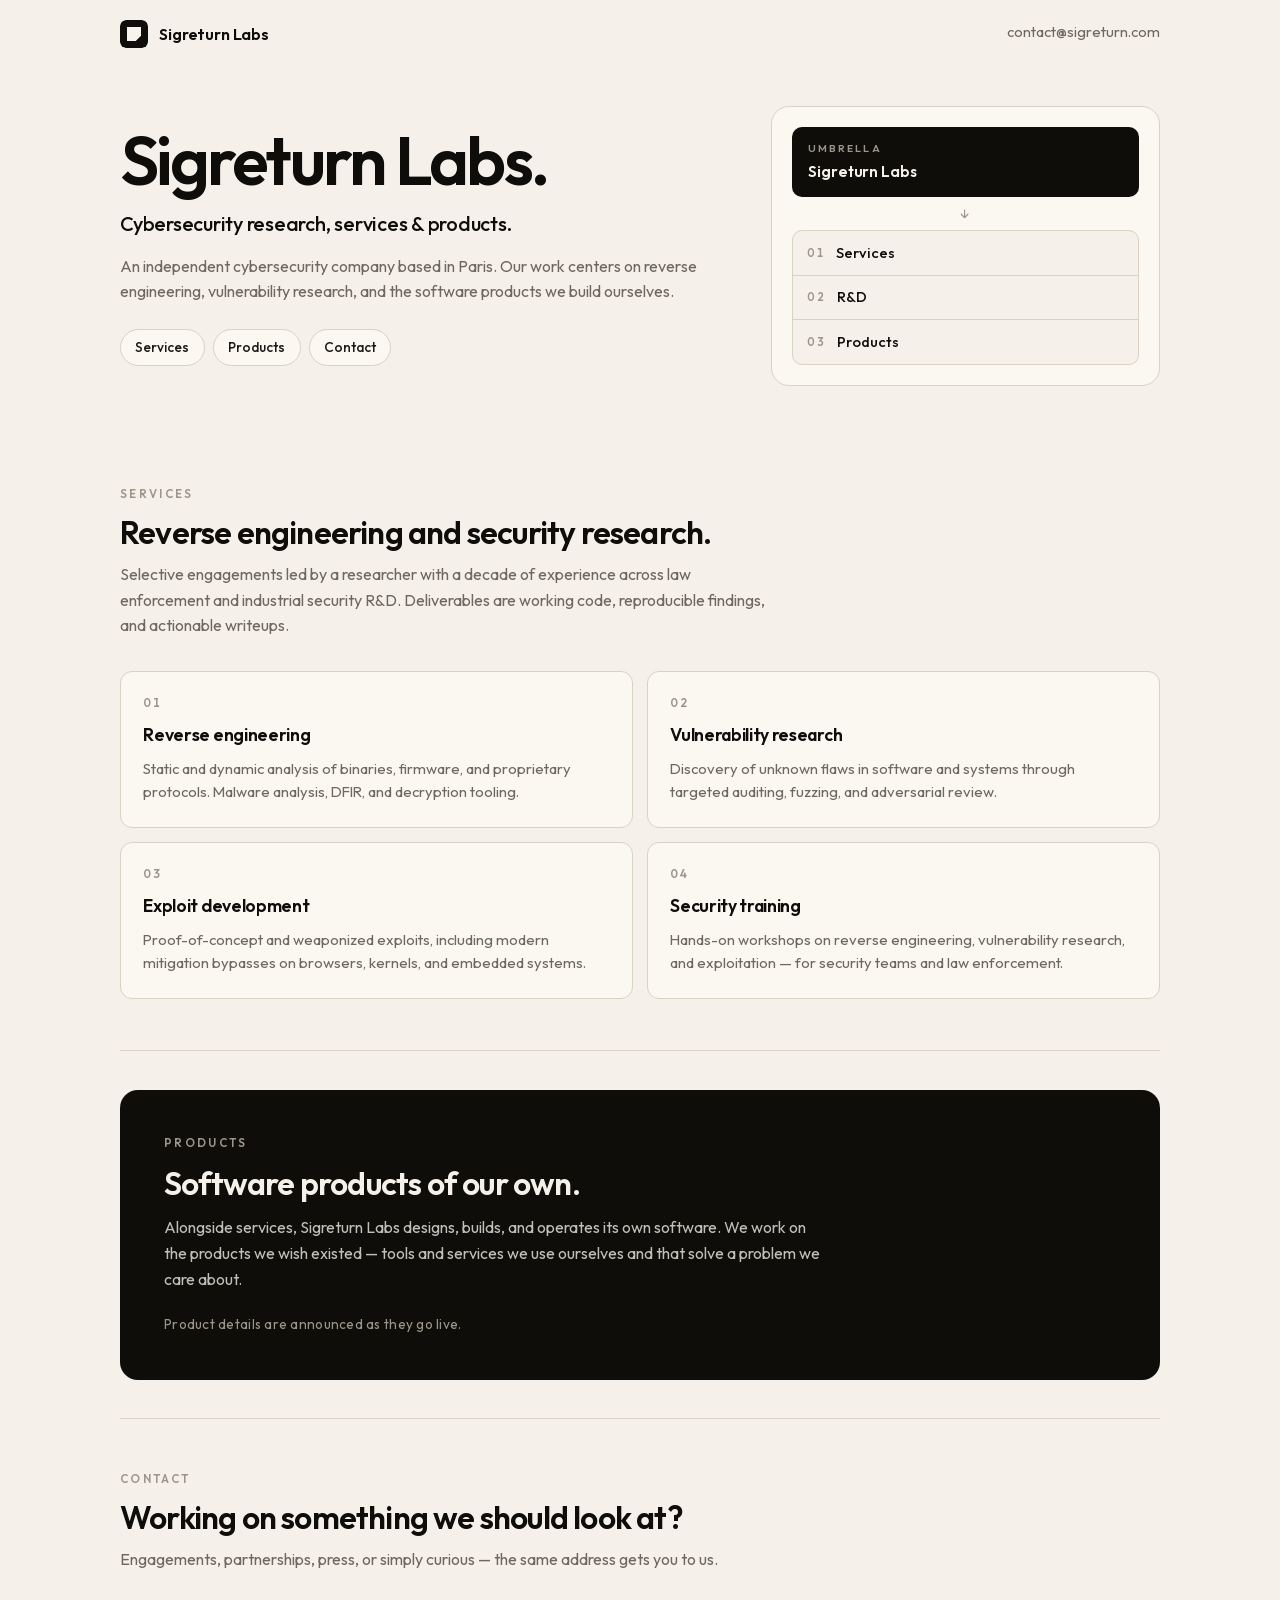
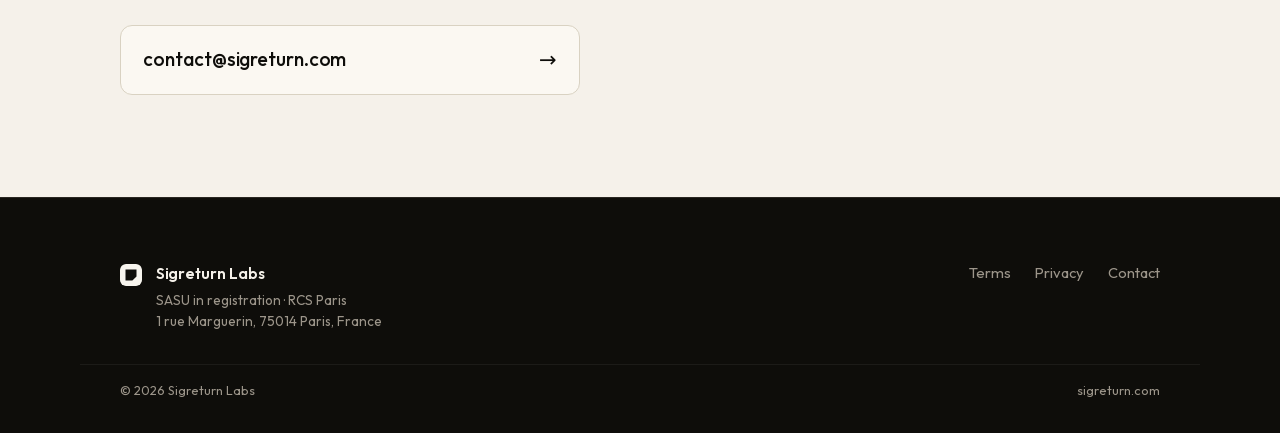
==== index.html @ fcdf7739 "Sigreturn Labs corporate site" ====
<!DOCTYPE html>
<html lang="en">
<head>
  <meta charset="UTF-8">
  <meta name="viewport" content="width=device-width, initial-scale=1">
  <title>Sigreturn Labs — Cybersecurity research, services & products</title>
  <meta name="description" content="Sigreturn Labs is a cybersecurity company based in Paris. We deliver senior offensive-security services — reverse engineering, vulnerability research, exploit development — and we build our own software products.">
  <meta name="theme-color" content="#f5f1ea">
  <meta name="robots" content="index, follow">
  <meta property="og:title" content="Sigreturn Labs — Cybersecurity">
  <meta property="og:description" content="A cybersecurity company building both services and products. Reverse engineering, vulnerability research, exploit development.">
  <meta property="og:url" content="https://sigreturn.com/">
  <meta property="og:type" content="website">
  <meta property="og:image" content="https://sigreturn.com/brand/og.png">
  <meta property="og:image:width" content="1200">
  <meta property="og:image:height" content="630">
  <meta name="twitter:card" content="summary_large_image">
  <meta name="twitter:title" content="Sigreturn Labs">
  <meta name="twitter:description" content="A cybersecurity company. Services and products.">
  <meta name="twitter:image" content="https://sigreturn.com/brand/og.png">
  <link rel="canonical" href="https://sigreturn.com/">
  <link rel="icon" type="image/svg+xml" href="favicon.svg">
  <link rel="apple-touch-icon" sizes="512x512" href="brand/logo-512.png">
  <link rel="preload" href="fonts/outfit-latin.woff2" as="font" type="font/woff2" crossorigin>
  <link rel="stylesheet" href="style.css">
</head>
<body>
  <header class="nav">
    <a href="/" class="brand" aria-label="Sigreturn Labs home">
      <img src="brand/logo.svg" alt="" class="brand-logo" width="28" height="28">
      <span class="brand-name">Sigreturn Labs</span>
    </a>
    <a href="mailto:contact@sigreturn.com" class="nav-contact">contact@sigreturn.com</a>
  </header>

  <main>
    <section class="hero">
      <div class="hero-text">
        <h1 class="hero-title">Sigreturn Labs.</h1>
        <p class="hero-tagline">Cybersecurity research, services &amp; products.</p>
        <p class="hero-lede">An independent cybersecurity company based in Paris. Our work centers on reverse engineering, vulnerability research, and the software products we build ourselves.</p>
        <div class="hero-jumps">
          <a href="#services">Services</a>
          <a href="#products">Products</a>
          <a href="mailto:contact@sigreturn.com">Contact</a>
        </div>
      </div>
      <figure class="hero-schema" aria-label="Sigreturn Labs is the umbrella for services, R&amp;D, and products">
        <div class="schema-root">
          <span class="schema-kicker">Umbrella</span>
          <span class="schema-name">Sigreturn Labs</span>
        </div>
        <span class="schema-arrow" aria-hidden="true">&darr;</span>
        <ul class="schema-branches">
          <li>
            <span class="schema-num">01</span>
            <span class="schema-label">Services</span>
          </li>
          <li>
            <span class="schema-num">02</span>
            <span class="schema-label">R&amp;D</span>
          </li>
          <li>
            <span class="schema-num">03</span>
            <span class="schema-label">Products</span>
          </li>
        </ul>
      </figure>
    </section>

    <section class="section section-services" id="services">
      <header class="section-head">
        <span class="kicker">Services</span>
        <h2>Reverse engineering and security research.</h2>
        <p>Selective engagements led by a researcher with a decade of experience across law enforcement and industrial security R&amp;D. Deliverables are working code, reproducible findings, and actionable writeups.</p>
      </header>

      <div class="grid">
        <article class="tile">
          <span class="tile-num">01</span>
          <h3>Reverse engineering</h3>
          <p>Static and dynamic analysis of binaries, firmware, and proprietary protocols. Malware analysis, DFIR, and decryption tooling.</p>
        </article>
        <article class="tile">
          <span class="tile-num">02</span>
          <h3>Vulnerability research</h3>
          <p>Discovery of unknown flaws in software and systems through targeted auditing, fuzzing, and adversarial review.</p>
        </article>
        <article class="tile">
          <span class="tile-num">03</span>
          <h3>Exploit development</h3>
          <p>Proof-of-concept and weaponized exploits, including modern mitigation bypasses on browsers, kernels, and embedded systems.</p>
        </article>
        <article class="tile">
          <span class="tile-num">04</span>
          <h3>Security training</h3>
          <p>Hands-on workshops on reverse engineering, vulnerability research, and exploitation &mdash; for security teams and law enforcement.</p>
        </article>
      </div>
    </section>

    <section class="section section-products" id="products">
      <div class="panel">
        <span class="kicker kicker-light">Products</span>
        <h2>Software products of our own.</h2>
        <p>Alongside services, Sigreturn Labs designs, builds, and operates its own software. We work on the products we wish existed &mdash; tools and services we use ourselves and that solve a problem we care about.</p>
        <p class="panel-note">Product details are announced as they go live.</p>
      </div>
    </section>

    <section class="section section-contact" id="contact">
      <header class="section-head">
        <span class="kicker">Contact</span>
        <h2>Working on something we should look at?</h2>
        <p>Engagements, partnerships, press, or simply curious &mdash; the same address gets you to us.</p>
      </header>
      <a class="contact-cta" href="mailto:contact@sigreturn.com">
        <span>contact@sigreturn.com</span>
        <span class="contact-arrow" aria-hidden="true">&rarr;</span>
      </a>
    </section>
  </main>

  <footer class="footer">
    <div class="footer-inner">
      <div class="footer-brand">
        <img src="brand/logo-inverse.svg" alt="" class="brand-logo" width="22" height="22">
        <div>
          <p class="footer-name">Sigreturn Labs</p>
          <p class="footer-meta">SASU in registration &middot; RCS Paris</p>
          <p class="footer-meta" data-enc="MSBydWUgTWFyZ3VlcmluLCA3NTAxNCBQYXJpcywgRnJhbmNl">[&hellip;]</p>
        </div>
      </div>
      <nav class="footer-nav" aria-label="Footer">
        <a href="/terms.html">Terms</a>
        <a href="/privacy.html">Privacy</a>
        <a href="mailto:contact@sigreturn.com">Contact</a>
      </nav>
    </div>
    <div class="footer-bottom">
      <span>&copy; 2026 Sigreturn Labs</span>
      <span>sigreturn.com</span>
    </div>
  </footer>

  <script>
    document.querySelectorAll('[data-enc]').forEach(function (el) {
      try {
        el.textContent = decodeURIComponent(escape(atob(el.dataset.enc)));
        el.removeAttribute('data-enc');
      } catch (e) {}
    });
  </script>
</body>
</html>
---- style.css ----
/* ---------- Outfit (self-hosted) ---------- */
@font-face {
  font-family: "Outfit";
  font-style: normal;
  font-weight: 300 700;
  font-display: swap;
  src: url("fonts/outfit-latin.woff2") format("woff2");
  unicode-range: U+0000-00FF, U+0131, U+0152-0153, U+02BB-02BC, U+02C6, U+02DA, U+02DC, U+0304, U+0308, U+0329, U+2000-206F, U+20AC, U+2122, U+2191, U+2193, U+2212, U+2215, U+FEFF, U+FFFD;
}

@font-face {
  font-family: "Outfit";
  font-style: normal;
  font-weight: 300 700;
  font-display: swap;
  src: url("fonts/outfit-latin-ext.woff2") format("woff2");
  unicode-range: U+0100-02BA, U+02BD-02C5, U+02C7-02CC, U+02CE-02D7, U+02DD-02FF, U+0304, U+0308, U+0329, U+1D00-1DBF, U+1E00-1E9F, U+1EF2-1EFF, U+2020, U+20A0-20AB, U+20AD-20C0, U+2113, U+2C60-2C7F, U+A720-A7FF;
}

:root {
  --bg: #f5f1ea;
  --bg-soft: #ede8df;
  --bg-card: #fbf8f2;
  --fg: #0e0d0a;
  --fg-soft: #1c1a16;
  --muted: #6e6860;
  --muted-soft: #9c958a;
  --rule: #d9d2c2;
  --rule-strong: #2a2722;
  --accent: #c84b1e;

  --max-w: 1120px;
  --pad-x: clamp(1.25rem, 4vw, 2.5rem);
  --r-md: 12px;
  --r-lg: 18px;
}

*,
*::before,
*::after {
  box-sizing: border-box;
}

html {
  -webkit-text-size-adjust: 100%;
  scroll-behavior: smooth;
}

body {
  margin: 0;
  background: var(--bg);
  color: var(--fg);
  font-family: "Outfit", system-ui, -apple-system, "Segoe UI", sans-serif;
  font-weight: 400;
  font-size: 16px;
  line-height: 1.55;
  -webkit-font-smoothing: antialiased;
  text-rendering: optimizeLegibility;
}

a {
  color: inherit;
  text-decoration: none;
}

h1,
h2,
h3,
p,
ul,
ol,
dl,
dt,
dd {
  margin: 0;
  padding: 0;
}

ul,
ol {
  list-style: none;
}

img {
  display: block;
  max-width: 100%;
}

:focus-visible {
  outline: 2px solid var(--fg);
  outline-offset: 3px;
  border-radius: 4px;
}

/* ---------- Nav ---------- */
.nav {
  max-width: var(--max-w);
  margin: 0 auto;
  padding: 1.25rem var(--pad-x);
  display: flex;
  align-items: center;
  justify-content: space-between;
  gap: 1.25rem;
}

.brand {
  display: inline-flex;
  align-items: center;
  gap: 0.7rem;
  font-weight: 600;
  letter-spacing: -0.01em;
}

.brand-logo {
  border-radius: 6px;
}

.brand-name {
  font-size: 1rem;
}

.nav-contact {
  font-size: 0.92rem;
  color: var(--muted);
  border-bottom: 1px solid transparent;
  padding-bottom: 2px;
  transition: color 160ms ease, border-color 160ms ease;
}

.nav-contact:hover {
  color: var(--fg);
  border-bottom-color: var(--fg);
}

/* ---------- Layout ---------- */
main {
  max-width: var(--max-w);
  margin: 0 auto;
  padding: 0 var(--pad-x);
}

/* ---------- Hero ---------- */
.hero {
  display: grid;
  grid-template-columns: minmax(0, 1.55fr) minmax(0, 1fr);
  gap: clamp(1.5rem, 4vw, 3rem);
  align-items: center;
  padding: clamp(1.5rem, 3vw, 2.5rem) 0 clamp(2rem, 4vw, 3rem);
}

.hero-text {
  display: flex;
  flex-direction: column;
  gap: 0.9rem;
}

.hero-title {
  font-size: clamp(2.5rem, 6vw, 4.25rem);
  font-weight: 600;
  letter-spacing: -0.04em;
  line-height: 1;
}

.hero-tagline {
  font-size: clamp(1.05rem, 1.7vw, 1.25rem);
  font-weight: 500;
  color: var(--fg);
  letter-spacing: -0.012em;
}

.hero-lede {
  font-size: 1rem;
  color: var(--muted);
  max-width: 56ch;
  line-height: 1.6;
}

.hero-jumps {
  margin-top: 0.6rem;
  display: flex;
  flex-wrap: wrap;
  gap: 0.5rem;
}

.hero-jumps a {
  padding: 0.45rem 0.9rem;
  border: 1px solid var(--rule);
  background: var(--bg-card);
  border-radius: 999px;
  font-size: 0.85rem;
  font-weight: 500;
  color: var(--fg-soft);
  transition: background 160ms ease, color 160ms ease, border-color 160ms ease;
}

.hero-jumps a:hover {
  background: var(--fg);
  color: var(--bg);
  border-color: var(--fg);
}

/* ---------- Hero schema (umbrella) ---------- */
.hero-schema {
  margin: 0;
  padding: 1.25rem;
  background: var(--bg-card);
  border: 1px solid var(--rule);
  border-radius: var(--r-lg);
  display: flex;
  flex-direction: column;
  align-items: center;
  gap: 0.55rem;
}

.schema-root {
  width: 100%;
  display: flex;
  flex-direction: column;
  align-items: flex-start;
  gap: 0.2rem;
  padding: 0.85rem 1rem;
  background: var(--fg);
  color: var(--bg);
  border-radius: 10px;
}

.schema-root .schema-kicker {
  font-size: 0.65rem;
  letter-spacing: 0.2em;
  text-transform: uppercase;
  color: var(--muted-soft);
  font-weight: 600;
}

.schema-root .schema-name {
  font-weight: 600;
  font-size: 0.95rem;
  letter-spacing: -0.005em;
}

.schema-arrow {
  color: var(--muted-soft);
  font-size: 0.95rem;
  line-height: 1;
}

.schema-branches {
  width: 100%;
  display: flex;
  flex-direction: column;
  border: 1px solid var(--rule);
  border-radius: 10px;
  overflow: hidden;
  background: var(--bg);
}

.schema-branches li {
  display: flex;
  align-items: center;
  gap: 0.7rem;
  padding: 0.65rem 0.9rem;
  font-size: 0.92rem;
  font-weight: 500;
  border-bottom: 1px solid var(--rule);
}

.schema-branches li:last-child {
  border-bottom: none;
}

.schema-num {
  font-size: 0.68rem;
  letter-spacing: 0.16em;
  color: var(--muted-soft);
  font-weight: 600;
  font-variant-numeric: tabular-nums;
}

/* ---------- Sections ---------- */
.section {
  padding: clamp(2.5rem, 4vw, 3.75rem) 0;
}

.section + .section {
  border-top: 1px solid var(--rule);
}

.section-head {
  display: flex;
  flex-direction: column;
  gap: 0.7rem;
  margin-bottom: clamp(1.5rem, 2.5vw, 2.25rem);
  max-width: 60ch;
}

.kicker {
  font-size: 0.72rem;
  letter-spacing: 0.2em;
  text-transform: uppercase;
  color: var(--muted-soft);
  font-weight: 600;
}

.section-head h2 {
  font-size: clamp(1.5rem, 2.6vw, 2rem);
  font-weight: 600;
  letter-spacing: -0.025em;
  line-height: 1.15;
}

.section-head p {
  font-size: 1rem;
  color: var(--muted);
  line-height: 1.6;
}

/* ---------- Services grid ---------- */
.grid {
  display: grid;
  grid-template-columns: repeat(2, minmax(0, 1fr));
  gap: 0.85rem;
}

.tile {
  position: relative;
  background: var(--bg-card);
  border: 1px solid var(--rule);
  border-radius: var(--r-md);
  padding: 1.4rem 1.4rem 1.5rem;
  display: flex;
  flex-direction: column;
  gap: 0.55rem;
  transition: border-color 160ms ease, transform 200ms ease, box-shadow 220ms ease;
}

.tile:hover {
  border-color: var(--fg);
  transform: translateY(-1px);
  box-shadow: 0 12px 28px -22px rgba(14, 13, 10, 0.35);
}

.tile-num {
  font-size: 0.72rem;
  letter-spacing: 0.16em;
  color: var(--muted-soft);
  font-weight: 600;
  font-variant-numeric: tabular-nums;
}

.tile h3 {
  font-size: 1.1rem;
  font-weight: 600;
  letter-spacing: -0.018em;
}

.tile p {
  font-size: 0.93rem;
  color: var(--muted);
  line-height: 1.55;
}

/* ---------- Products panel (dark) ---------- */
.section-products {
  padding: clamp(2rem, 3vw, 3rem) 0;
}

.panel {
  background: var(--fg);
  color: var(--bg);
  border-radius: var(--r-lg);
  padding: clamp(1.75rem, 3.5vw, 2.75rem);
  display: flex;
  flex-direction: column;
  gap: 0.85rem;
  max-width: 100%;
}

.panel .kicker-light {
  color: var(--muted-soft);
}

.panel h2 {
  font-size: clamp(1.5rem, 2.6vw, 2rem);
  font-weight: 600;
  letter-spacing: -0.025em;
  line-height: 1.15;
  max-width: 22ch;
}

.panel p {
  font-size: 1rem;
  color: rgba(245, 241, 234, 0.78);
  line-height: 1.6;
  max-width: 60ch;
}

.panel-note {
  margin-top: 0.5rem;
  font-size: 0.85rem !important;
  color: var(--muted-soft) !important;
  letter-spacing: 0.02em;
}

/* ---------- Contact ---------- */
.section-contact {
  display: flex;
  flex-direction: column;
  gap: 1.25rem;
  padding-bottom: clamp(3rem, 5vw, 4.5rem);
}

.contact-cta {
  display: inline-flex;
  align-items: center;
  justify-content: space-between;
  gap: 1rem;
  padding: 1.1rem 1.4rem;
  background: var(--bg-card);
  border: 1px solid var(--rule);
  border-radius: var(--r-md);
  font-size: clamp(1.05rem, 1.6vw, 1.2rem);
  font-weight: 500;
  letter-spacing: -0.005em;
  width: 100%;
  max-width: 460px;
  transition: border-color 160ms ease, background 160ms ease, color 160ms ease;
}

.contact-cta:hover {
  background: var(--fg);
  color: var(--bg);
  border-color: var(--fg);
}

.contact-arrow {
  font-size: 1.1em;
  transition: transform 200ms ease;
}

.contact-cta:hover .contact-arrow {
  transform: translateX(3px);
}

/* ---------- Footer ---------- */
.footer {
  border-top: 1px solid var(--rule-strong);
  background: var(--fg);
  color: var(--bg);
  margin-top: clamp(1.5rem, 3vw, 2.5rem);
}

.footer-inner {
  max-width: var(--max-w);
  margin: 0 auto;
  padding: clamp(2.5rem, 5vw, 4rem) var(--pad-x) clamp(1.5rem, 3vw, 2rem);
  display: flex;
  align-items: flex-start;
  justify-content: space-between;
  gap: 2rem;
  flex-wrap: wrap;
}

.footer-brand {
  display: flex;
  gap: 0.85rem;
  align-items: flex-start;
}

.footer-brand .brand-logo {
  margin-top: 2px;
}

.footer-name {
  font-weight: 600;
  font-size: 0.95rem;
  letter-spacing: -0.005em;
  color: var(--bg);
  margin-bottom: 0.25rem;
}

.footer-meta {
  font-size: 0.85rem;
  color: var(--muted-soft);
  line-height: 1.55;
}

.footer-nav {
  display: flex;
  gap: 1.5rem;
  font-size: 0.92rem;
  color: var(--muted-soft);
}

.footer-nav a {
  border-bottom: 1px solid transparent;
  padding-bottom: 2px;
  transition: color 160ms ease, border-color 160ms ease;
}

.footer-nav a:hover {
  color: var(--bg);
  border-bottom-color: var(--bg);
}

.footer-bottom {
  max-width: var(--max-w);
  margin: 0 auto;
  padding: 1rem var(--pad-x) 2rem;
  display: flex;
  justify-content: space-between;
  flex-wrap: wrap;
  gap: 0.75rem;
  font-size: 0.8rem;
  color: var(--muted-soft);
  border-top: 1px solid rgba(255, 255, 255, 0.06);
}

/* ---------- Legal pages ---------- */
.legal-main {
  max-width: 880px;
  margin: 0 auto;
  padding: 0 var(--pad-x);
}

.legal-hero {
  padding: clamp(2rem, 4vw, 3rem) 0 clamp(1.5rem, 3vw, 2rem);
  border-bottom: 1px solid var(--rule);
}

.legal-hero .kicker {
  display: inline-block;
  margin-bottom: 0.85rem;
}

.legal-title {
  font-size: clamp(2rem, 5vw, 3rem);
  font-weight: 600;
  letter-spacing: -0.035em;
  line-height: 1.05;
  margin-bottom: 0.75rem;
}

.legal-meta {
  font-size: 0.85rem;
  color: var(--muted);
  letter-spacing: 0.04em;
}

.legal-body {
  padding: clamp(2rem, 4vw, 3rem) 0 clamp(2.5rem, 5vw, 4rem);
}

.prose-legal {
  display: flex;
  flex-direction: column;
  gap: 1rem;
  font-size: 1rem;
  line-height: 1.7;
  color: var(--fg);
}

.prose-legal h2 {
  font-size: 1.05rem;
  font-weight: 600;
  letter-spacing: -0.005em;
  margin-top: 2rem;
  margin-bottom: 0.1rem;
}

.prose-legal h2:first-child {
  margin-top: 0;
}

.prose-legal a {
  color: var(--fg);
  border-bottom: 1px solid var(--rule);
  transition: border-color 160ms ease;
}

.prose-legal a:hover {
  border-bottom-color: var(--fg);
}

.prose-legal strong {
  font-weight: 600;
}

.legal-list {
  display: flex;
  flex-direction: column;
  gap: 0.4rem;
  padding-left: 1.1rem;
  list-style: disc;
}

.legal-list li::marker {
  color: var(--muted-soft);
}

/* ---------- Responsive ---------- */
@media (max-width: 820px) {
  .hero {
    grid-template-columns: 1fr;
  }

  .hero-schema {
    order: 2;
    max-width: 360px;
  }
}

@media (max-width: 600px) {
  .grid {
    grid-template-columns: 1fr;
  }

  .footer-inner {
    flex-direction: column;
    gap: 2rem;
  }

  .footer-bottom {
    flex-direction: column;
    align-items: flex-start;
    gap: 0.4rem;
  }
}

@media (prefers-reduced-motion: reduce) {
  html {
    scroll-behavior: auto;
  }
  *,
  *::before,
  *::after {
    animation-duration: 0.01ms !important;
    animation-iteration-count: 1 !important;
    transition-duration: 0.01ms !important;
  }
}
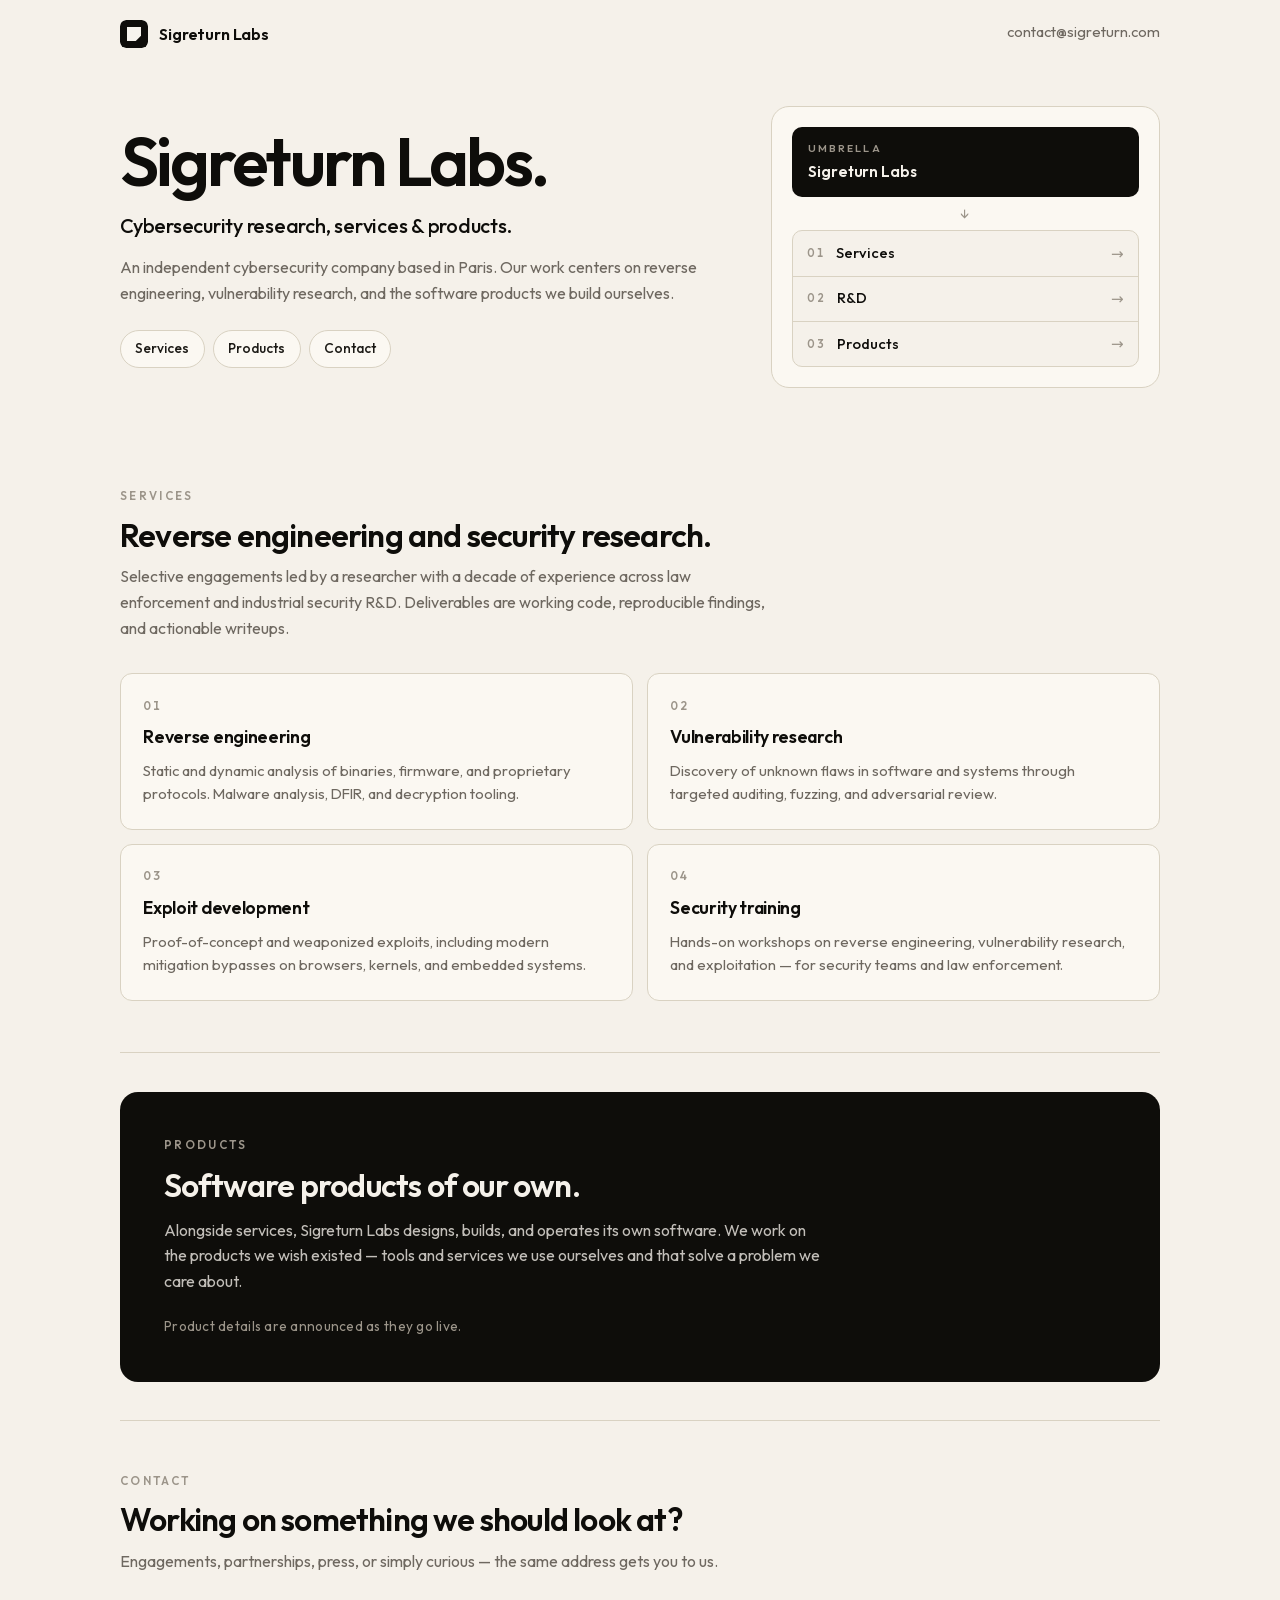
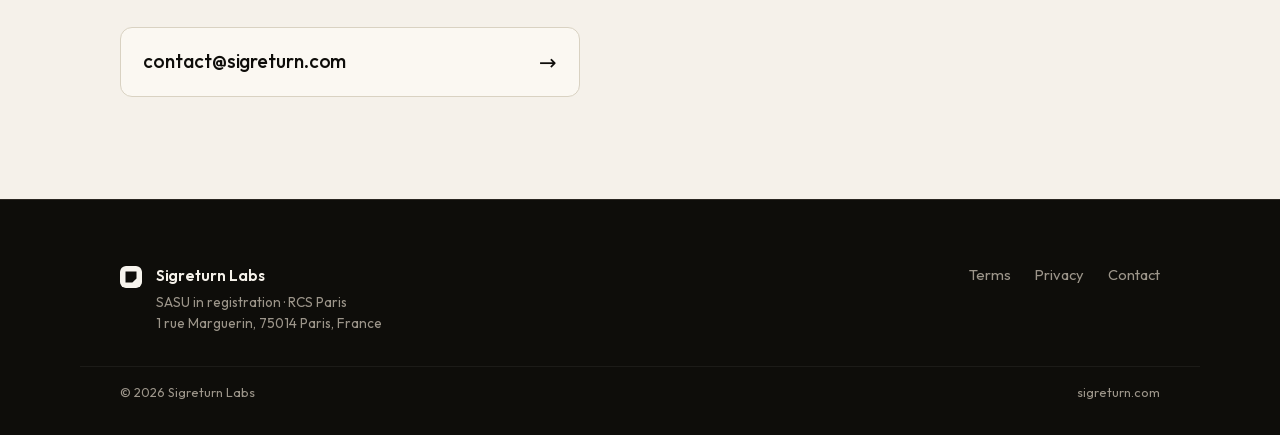
==== commit dc1e68b5: "ux and logos" ====
--- a/index.html
+++ b/index.html
@@ -53,16 +53,25 @@
         <span class="schema-arrow" aria-hidden="true">&darr;</span>
         <ul class="schema-branches">
           <li>
-            <span class="schema-num">01</span>
-            <span class="schema-label">Services</span>
+            <a href="#services">
+              <span class="schema-num">01</span>
+              <span class="schema-label">Services</span>
+              <span class="schema-arrow-link" aria-hidden="true">&rarr;</span>
+            </a>
           </li>
           <li>
-            <span class="schema-num">02</span>
-            <span class="schema-label">R&amp;D</span>
+            <a href="#products">
+              <span class="schema-num">02</span>
+              <span class="schema-label">R&amp;D</span>
+              <span class="schema-arrow-link" aria-hidden="true">&rarr;</span>
+            </a>
           </li>
           <li>
-            <span class="schema-num">03</span>
-            <span class="schema-label">Products</span>
+            <a href="#products">
+              <span class="schema-num">03</span>
+              <span class="schema-label">Products</span>
+              <span class="schema-arrow-link" aria-hidden="true">&rarr;</span>
+            </a>
           </li>
         </ul>
       </figure>
--- a/style.css
+++ b/style.css
@@ -255,17 +255,39 @@
 }
 
 .schema-branches li {
+  border-bottom: 1px solid var(--rule);
+}
+
+.schema-branches li:last-child {
+  border-bottom: none;
+}
+
+.schema-branches a {
   display: flex;
   align-items: center;
   gap: 0.7rem;
   padding: 0.65rem 0.9rem;
   font-size: 0.92rem;
   font-weight: 500;
-  border-bottom: 1px solid var(--rule);
-}
-
-.schema-branches li:last-child {
-  border-bottom: none;
+  color: inherit;
+  transition: background 160ms ease, color 160ms ease;
+}
+
+.schema-branches a:hover {
+  background: var(--bg-soft);
+  color: var(--fg);
+}
+
+.schema-arrow-link {
+  margin-left: auto;
+  color: var(--muted-soft);
+  font-size: 0.95rem;
+  transition: transform 200ms ease, color 160ms ease;
+}
+
+.schema-branches a:hover .schema-arrow-link {
+  transform: translateX(3px);
+  color: var(--fg);
 }
 
 .schema-num {
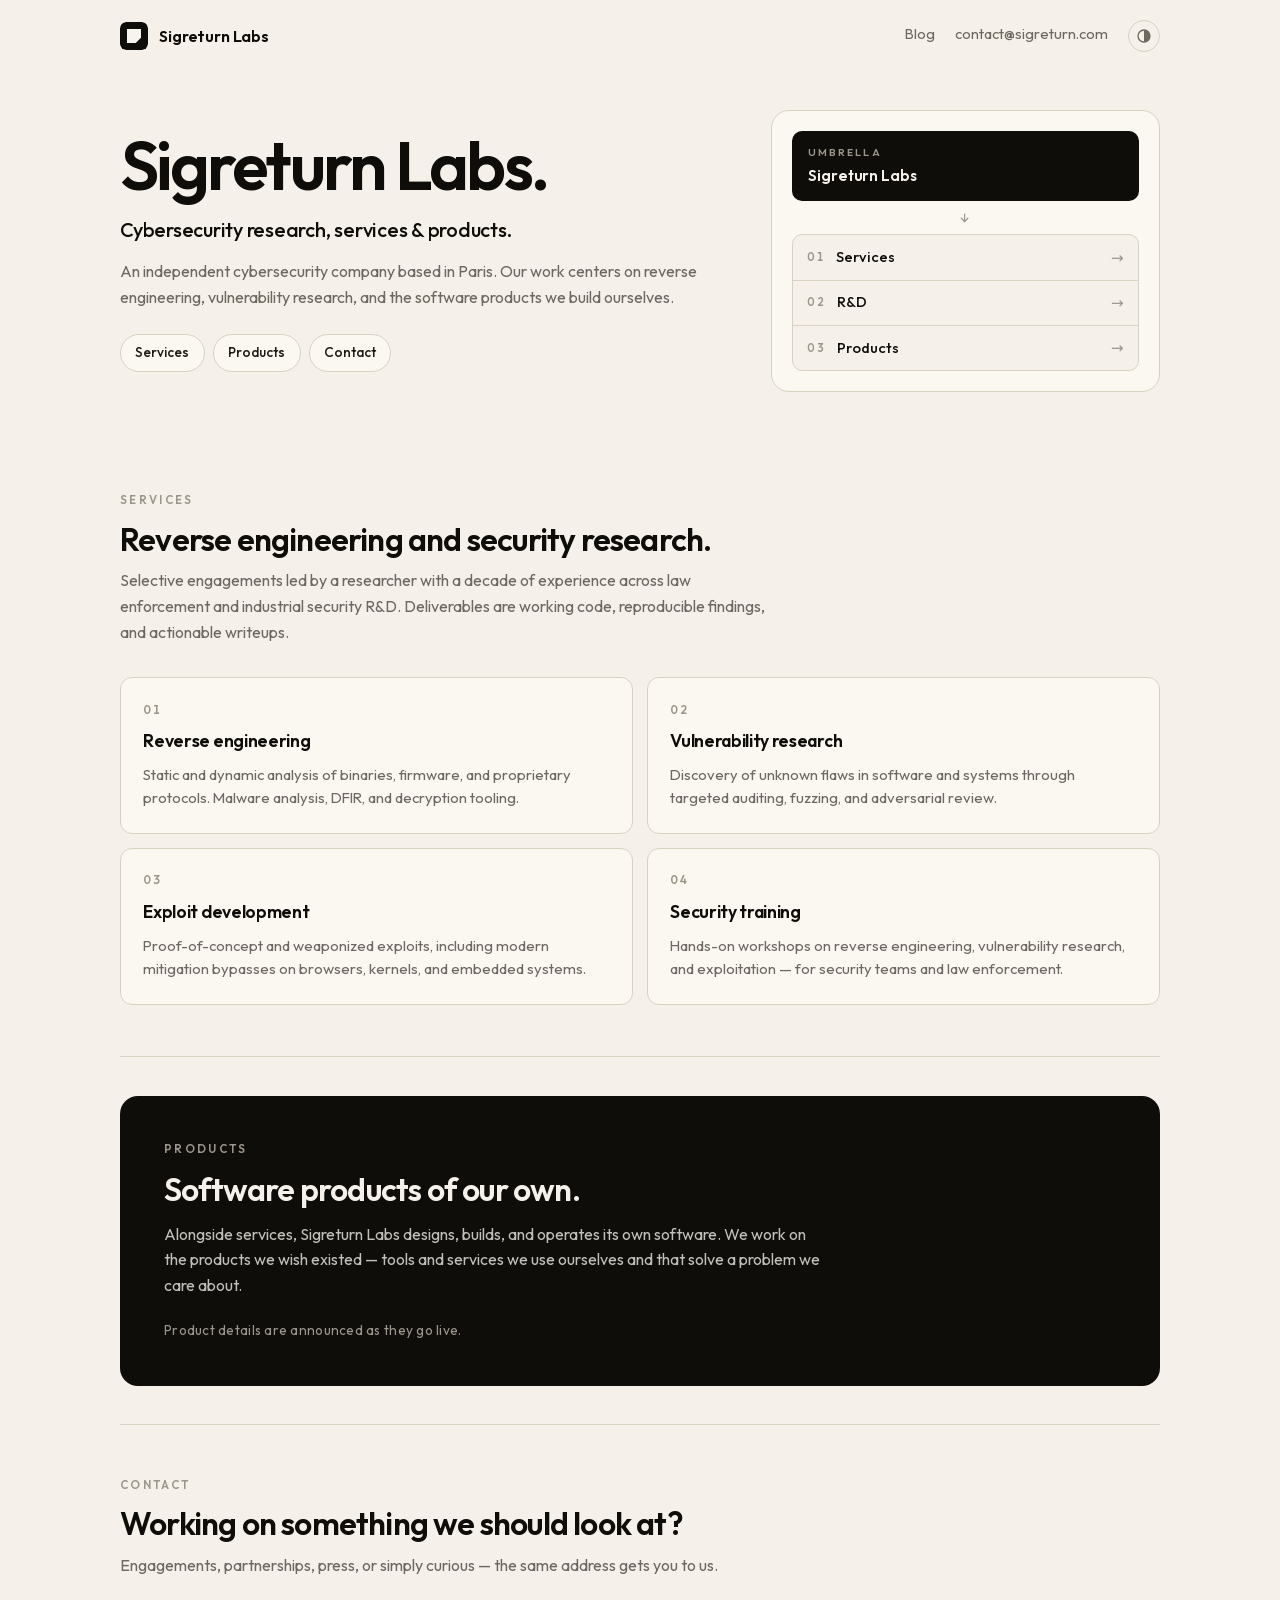
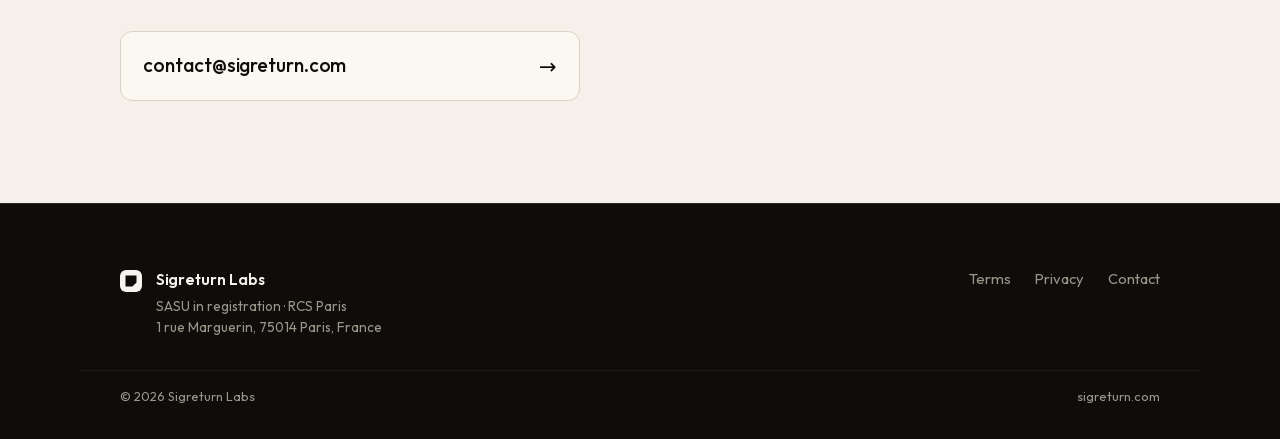
==== commit 5356f247: "blog and dark mode" ====
--- a/index.html
+++ b/index.html
@@ -5,7 +5,8 @@
   <meta name="viewport" content="width=device-width, initial-scale=1">
   <title>Sigreturn Labs — Cybersecurity research, services & products</title>
   <meta name="description" content="Sigreturn Labs is a cybersecurity company based in Paris. We deliver senior offensive-security services — reverse engineering, vulnerability research, exploit development — and we build our own software products.">
-  <meta name="theme-color" content="#f5f1ea">
+  <meta name="theme-color" content="#f5f1ea" media="(prefers-color-scheme: light)">
+  <meta name="theme-color" content="#14110d" media="(prefers-color-scheme: dark)">
   <meta name="robots" content="index, follow">
   <meta property="og:title" content="Sigreturn Labs — Cybersecurity">
   <meta property="og:description" content="A cybersecurity company building both services and products. Reverse engineering, vulnerability research, exploit development.">
@@ -23,14 +24,32 @@
   <link rel="apple-touch-icon" sizes="512x512" href="brand/logo-512.png">
   <link rel="preload" href="fonts/outfit-latin.woff2" as="font" type="font/woff2" crossorigin>
   <link rel="stylesheet" href="style.css">
+  <script>
+    (function () {
+      try {
+        var t = localStorage.getItem('theme');
+        var dark = t === 'dark' || (t !== 'light' && window.matchMedia('(prefers-color-scheme: dark)').matches);
+        if (dark) document.documentElement.classList.add('dark');
+      } catch (e) {}
+    })();
+  </script>
 </head>
 <body>
   <header class="nav">
     <a href="/" class="brand" aria-label="Sigreturn Labs home">
-      <img src="brand/logo.svg" alt="" class="brand-logo" width="28" height="28">
+      <img src="brand/logo.svg" alt="" class="brand-logo brand-logo-light" width="28" height="28">
+      <img src="brand/logo-inverse.svg" alt="" class="brand-logo brand-logo-dark" width="28" height="28">
       <span class="brand-name">Sigreturn Labs</span>
     </a>
+    <nav class="nav-links" aria-label="Primary">
+      <a href="/blog/">Blog</a>
+    </nav>
     <a href="mailto:contact@sigreturn.com" class="nav-contact">contact@sigreturn.com</a>
+    <button id="theme-toggle" type="button" class="theme-toggle" data-theme="auto" aria-label="Theme: auto — click to change" title="Theme: auto">
+      <svg class="theme-icon theme-icon-auto" xmlns="http://www.w3.org/2000/svg" viewBox="0 0 24 24" fill="none" stroke="currentColor" stroke-width="2" stroke-linecap="round" stroke-linejoin="round" aria-hidden="true"><circle cx="12" cy="12" r="9"/><path d="M12 3a9 9 0 0 1 0 18z" fill="currentColor" stroke="none"/></svg>
+      <svg class="theme-icon theme-icon-light" xmlns="http://www.w3.org/2000/svg" viewBox="0 0 24 24" fill="none" stroke="currentColor" stroke-width="2" stroke-linecap="round" stroke-linejoin="round" aria-hidden="true"><circle cx="12" cy="12" r="4"/><path d="M12 2v2M12 20v2M4.93 4.93l1.41 1.41M17.66 17.66l1.41 1.41M2 12h2M20 12h2M4.93 19.07l1.41-1.41M17.66 6.34l1.41-1.41"/></svg>
+      <svg class="theme-icon theme-icon-dark" xmlns="http://www.w3.org/2000/svg" viewBox="0 0 24 24" fill="none" stroke="currentColor" stroke-width="2" stroke-linecap="round" stroke-linejoin="round" aria-hidden="true"><path d="M21 12.79A9 9 0 1 1 11.21 3 7 7 0 0 0 21 12.79z"/></svg>
+    </button>
   </header>
 
   <main>
@@ -153,12 +172,44 @@
   </footer>
 
   <script>
-    document.querySelectorAll('[data-enc]').forEach(function (el) {
-      try {
-        el.textContent = decodeURIComponent(escape(atob(el.dataset.enc)));
-        el.removeAttribute('data-enc');
-      } catch (e) {}
-    });
+    (function () {
+      var btn = document.getElementById('theme-toggle');
+      if (btn) {
+        var mql = window.matchMedia('(prefers-color-scheme: dark)');
+        function read() {
+          try {
+            var t = localStorage.getItem('theme');
+            if (t === 'light' || t === 'dark') return t;
+          } catch (e) {}
+          return 'auto';
+        }
+        function apply(theme) {
+          var dark = theme === 'dark' || (theme === 'auto' && mql.matches);
+          document.documentElement.classList.toggle('dark', dark);
+          btn.setAttribute('data-theme', theme);
+          btn.setAttribute('aria-label', 'Theme: ' + theme + ' — click to change');
+          btn.setAttribute('title', 'Theme: ' + theme);
+        }
+        btn.addEventListener('click', function () {
+          var cur = read();
+          var next = cur === 'auto' ? 'light' : cur === 'light' ? 'dark' : 'auto';
+          try {
+            if (next === 'auto') localStorage.removeItem('theme');
+            else localStorage.setItem('theme', next);
+          } catch (e) {}
+          apply(next);
+        });
+        mql.addEventListener('change', function () { if (read() === 'auto') apply('auto'); });
+        apply(read());
+      }
+
+      document.querySelectorAll('[data-enc]').forEach(function (el) {
+        try {
+          el.textContent = decodeURIComponent(escape(atob(el.dataset.enc)));
+          el.removeAttribute('data-enc');
+        } catch (e) {}
+      });
+    })();
   </script>
 </body>
 </html>
--- a/style.css
+++ b/style.css
@@ -128,6 +128,26 @@
 }
 
 .nav-contact:hover {
+  color: var(--fg);
+  border-bottom-color: var(--fg);
+}
+
+.nav-links {
+  display: flex;
+  gap: 1.25rem;
+  margin-left: auto;
+  font-size: 0.92rem;
+  color: var(--muted);
+}
+
+.nav-links a {
+  border-bottom: 1px solid transparent;
+  padding-bottom: 2px;
+  transition: color 160ms ease, border-color 160ms ease;
+}
+
+.nav-links a:hover,
+.nav-links a[aria-current="page"] {
   color: var(--fg);
   border-bottom-color: var(--fg);
 }
@@ -619,6 +639,416 @@
   color: var(--muted-soft);
 }
 
+/* ---------- Blog ---------- */
+.blog-main {
+  max-width: 880px;
+  margin: 0 auto;
+  padding: 0 var(--pad-x);
+}
+
+.blog-list {
+  display: flex;
+  flex-direction: column;
+  gap: 0.85rem;
+  padding: clamp(1.5rem, 3vw, 2.25rem) 0 clamp(2.5rem, 5vw, 4rem);
+}
+
+.blog-list-empty {
+  font-size: 0.95rem;
+  color: var(--muted);
+  padding: 2rem 0;
+}
+
+.blog-card {
+  display: flex;
+  flex-direction: column;
+  gap: 0.5rem;
+  background: var(--bg-card);
+  border: 1px solid var(--rule);
+  border-radius: var(--r-md);
+  padding: 1.4rem;
+  color: inherit;
+  transition: border-color 160ms ease, transform 200ms ease, box-shadow 220ms ease;
+}
+
+.blog-card:hover {
+  border-color: var(--fg);
+  transform: translateY(-1px);
+  box-shadow: 0 12px 28px -22px rgba(14, 13, 10, 0.35);
+}
+
+.blog-card-meta {
+  display: flex;
+  align-items: baseline;
+  gap: 1rem;
+  flex-wrap: wrap;
+}
+
+.blog-card-cat {
+  color: var(--accent);
+}
+
+.blog-card-date {
+  font-size: 0.78rem;
+  color: var(--muted-soft);
+  font-variant-numeric: tabular-nums;
+}
+
+.blog-card-title {
+  font-size: 1.2rem;
+  font-weight: 600;
+  letter-spacing: -0.018em;
+  line-height: 1.25;
+}
+
+.blog-card-desc {
+  font-size: 0.95rem;
+  color: var(--muted);
+  line-height: 1.55;
+}
+
+.blog-card-author {
+  font-size: 0.8rem;
+  color: var(--muted-soft);
+  margin-top: 0.15rem;
+}
+
+/* ---------- Single post ---------- */
+.post-main {
+  max-width: 720px;
+  margin: 0 auto;
+  padding: 0 var(--pad-x);
+}
+
+.post-hero {
+  padding: clamp(2rem, 4vw, 3rem) 0 clamp(1.25rem, 2.5vw, 1.75rem);
+  border-bottom: 1px solid var(--rule);
+}
+
+.post-hero .kicker {
+  display: inline-block;
+  margin-bottom: 0.85rem;
+  color: var(--accent);
+}
+
+.post-title {
+  font-size: clamp(1.85rem, 4.2vw, 2.6rem);
+  font-weight: 600;
+  letter-spacing: -0.03em;
+  line-height: 1.1;
+  margin-bottom: 0.75rem;
+}
+
+.post-meta {
+  font-size: 0.85rem;
+  color: var(--muted);
+  letter-spacing: 0.02em;
+}
+
+.post-meta .post-meta-sep {
+  margin: 0 0.55rem;
+  color: var(--muted-soft);
+}
+
+.post-body {
+  padding: clamp(1.75rem, 3.5vw, 2.5rem) 0 clamp(1.5rem, 3vw, 2rem);
+  font-size: 1rem;
+  line-height: 1.75;
+  color: var(--fg);
+}
+
+.post-body > * + * {
+  margin-top: 1rem;
+}
+
+.post-body h2 {
+  font-size: 1.35rem;
+  font-weight: 600;
+  letter-spacing: -0.02em;
+  line-height: 1.2;
+  margin-top: 2.25rem;
+  margin-bottom: 0.5rem;
+}
+
+.post-body h3 {
+  font-size: 1.1rem;
+  font-weight: 600;
+  letter-spacing: -0.012em;
+  line-height: 1.25;
+  margin-top: 1.75rem;
+  margin-bottom: 0.4rem;
+}
+
+.post-body p {
+  font-size: 1rem;
+  line-height: 1.75;
+}
+
+.post-body a {
+  color: var(--fg);
+  border-bottom: 1px solid var(--rule);
+  transition: border-color 160ms ease;
+}
+
+.post-body a:hover {
+  border-bottom-color: var(--fg);
+}
+
+.post-body strong {
+  font-weight: 600;
+}
+
+.post-body em {
+  font-style: italic;
+}
+
+.post-body ul,
+.post-body ol {
+  padding-left: 1.4rem;
+  display: flex;
+  flex-direction: column;
+  gap: 0.35rem;
+}
+
+.post-body ul {
+  list-style: disc;
+}
+
+.post-body ol {
+  list-style: decimal;
+}
+
+.post-body li::marker {
+  color: var(--muted-soft);
+}
+
+.post-body code {
+  padding: 0.1rem 0.35rem;
+  background: var(--bg-soft);
+  border: 1px solid var(--rule);
+  border-radius: 4px;
+  font-family: ui-monospace, SFMono-Regular, "SF Mono", Menlo, Consolas, monospace;
+  font-size: 0.88em;
+}
+
+.post-body pre {
+  background: var(--fg);
+  color: var(--bg);
+  padding: 1rem 1.1rem;
+  border-radius: var(--r-md);
+  overflow-x: auto;
+  font-size: 0.85rem;
+  line-height: 1.55;
+  margin-top: 1.25rem;
+}
+
+.post-body pre code {
+  background: transparent;
+  border: none;
+  padding: 0;
+  color: inherit;
+  font-size: inherit;
+}
+
+.post-body blockquote {
+  margin: 1.25rem 0 1.25rem;
+  padding: 0.25rem 0 0.25rem 1rem;
+  border-left: 3px solid var(--accent);
+  color: var(--muted);
+  font-style: italic;
+}
+
+.post-body blockquote p {
+  margin: 0;
+}
+
+.post-body img {
+  border-radius: var(--r-md);
+  margin: 1.5rem 0;
+}
+
+.post-body hr {
+  border: 0;
+  border-top: 1px solid var(--rule);
+  margin: 2rem 0;
+}
+
+.post-body table {
+  width: 100%;
+  border-collapse: collapse;
+  font-size: 0.93rem;
+  margin: 1.25rem 0;
+}
+
+.post-body th,
+.post-body td {
+  text-align: left;
+  padding: 0.55rem 0.7rem;
+  border-bottom: 1px solid var(--rule);
+}
+
+.post-body th {
+  font-weight: 600;
+  color: var(--fg);
+}
+
+.post-footer {
+  padding: 0 0 clamp(2.5rem, 5vw, 4rem);
+  border-top: 1px solid var(--rule);
+  padding-top: clamp(1.5rem, 3vw, 2rem);
+  display: flex;
+  flex-direction: column;
+  gap: 1.5rem;
+}
+
+.post-tags {
+  display: flex;
+  flex-wrap: wrap;
+  gap: 0.4rem;
+}
+
+.post-tag {
+  border: 1px solid var(--rule);
+  background: var(--bg-card);
+  border-radius: 999px;
+  padding: 0.3rem 0.75rem;
+  font-size: 0.78rem;
+  color: var(--muted);
+  letter-spacing: 0.01em;
+}
+
+.back-to-blog {
+  font-size: 0.9rem;
+  color: var(--muted);
+  border-bottom: 1px solid transparent;
+  padding-bottom: 2px;
+  align-self: flex-start;
+  transition: color 160ms ease, border-color 160ms ease;
+}
+
+.back-to-blog:hover {
+  color: var(--fg);
+  border-bottom-color: var(--fg);
+}
+
+/* ---------- Dark mode ---------- */
+html.dark {
+  --bg: #14110d;
+  --bg-soft: #1c1813;
+  --bg-card: #221d17;
+  --fg: #f0ead8;
+  --fg-soft: #d8d2c0;
+  --muted: #a39c8e;
+  --muted-soft: #79716a;
+  --rule: #2f2a22;
+  --rule-strong: #3d3528;
+  --accent: #e26a3f;
+
+  color-scheme: dark;
+}
+
+html.dark .panel {
+  background: var(--bg-card);
+  color: var(--fg);
+  border: 1px solid var(--rule);
+}
+
+html.dark .panel p {
+  color: var(--muted);
+}
+
+html.dark .panel .panel-note {
+  color: var(--muted-soft) !important;
+}
+
+html.dark .footer {
+  background: var(--bg-soft);
+  color: var(--fg);
+  border-top: 1px solid var(--rule);
+}
+
+html.dark .footer-name {
+  color: var(--fg);
+}
+
+html.dark .footer-meta,
+html.dark .footer-nav {
+  color: var(--muted);
+}
+
+html.dark .footer-nav a:hover {
+  color: var(--fg);
+  border-bottom-color: var(--fg);
+}
+
+html.dark .footer-bottom {
+  color: var(--muted-soft);
+  border-top: 1px solid var(--rule);
+}
+
+html.dark .post-body pre {
+  background: #0a0907;
+  color: #ece6d4;
+  border: 1px solid var(--rule);
+}
+
+html.dark .post-body code {
+  background: transparent;
+  border-color: transparent;
+}
+
+html.dark .tile:hover,
+html.dark .blog-card:hover {
+  box-shadow: 0 12px 28px -22px rgba(0, 0, 0, 0.65);
+}
+
+html:not(.dark) .brand-logo-dark {
+  display: none;
+}
+
+html.dark .brand-logo-light {
+  display: none;
+}
+
+/* ---------- Theme toggle ---------- */
+.theme-toggle {
+  width: 32px;
+  height: 32px;
+  display: inline-flex;
+  align-items: center;
+  justify-content: center;
+  border: 1px solid var(--rule);
+  border-radius: 999px;
+  background: transparent;
+  color: var(--muted);
+  cursor: pointer;
+  padding: 0;
+  font: inherit;
+  transition: color 160ms ease, border-color 160ms ease, background 160ms ease;
+}
+
+.theme-toggle:hover {
+  color: var(--fg);
+  border-color: var(--fg);
+  background: var(--bg-card);
+}
+
+.theme-toggle svg {
+  width: 16px;
+  height: 16px;
+  display: block;
+}
+
+.theme-toggle .theme-icon {
+  display: none;
+}
+
+.theme-toggle[data-theme="auto"] .theme-icon-auto,
+.theme-toggle[data-theme="light"] .theme-icon-light,
+.theme-toggle[data-theme="dark"] .theme-icon-dark {
+  display: block;
+}
+
 /* ---------- Responsive ---------- */
 @media (max-width: 820px) {
   .hero {
